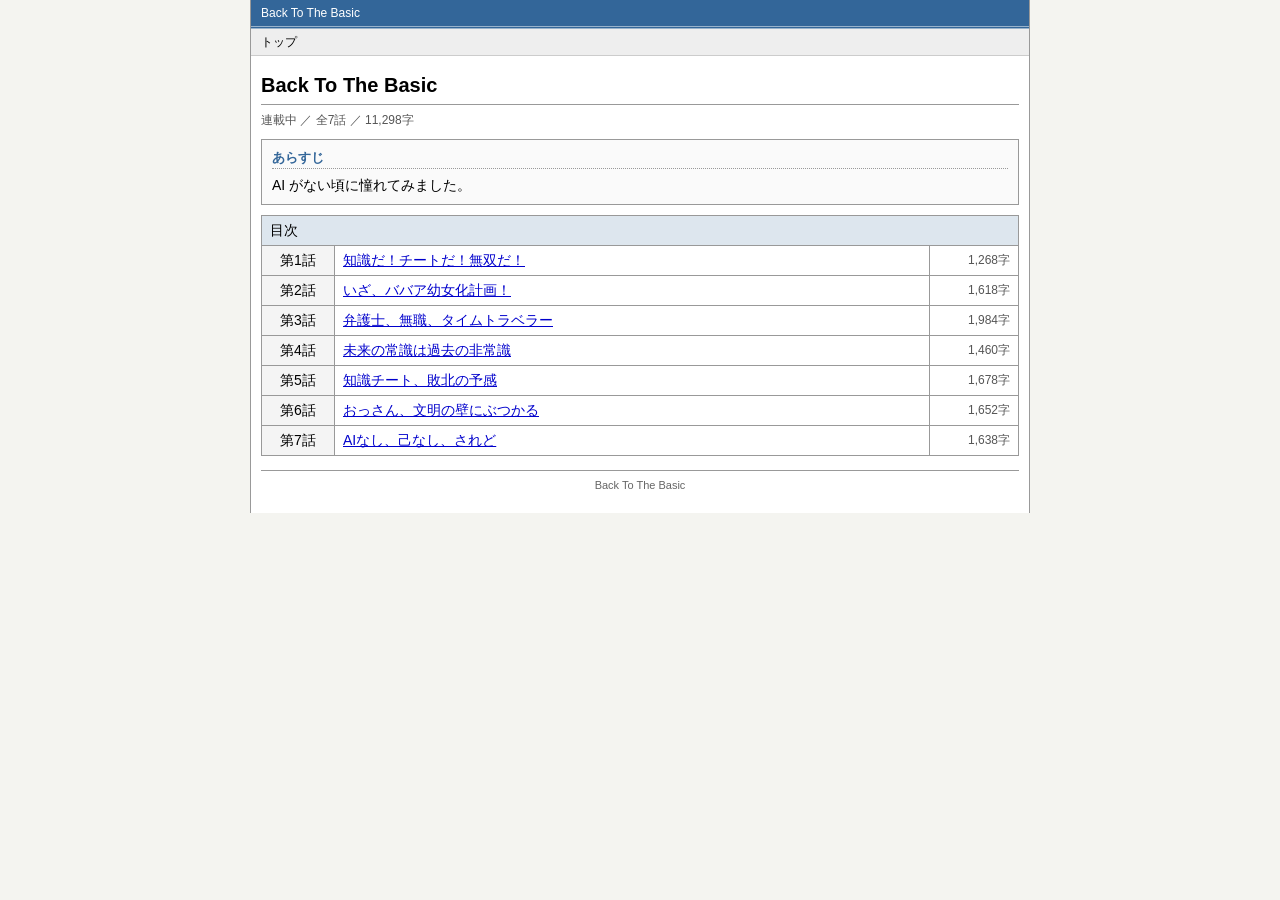
==== site/index.html @ d6d3accc "Merge feat/generator" ====
<!DOCTYPE html>
<html lang="ja">
<head>
<meta charset="UTF-8">
<meta name="viewport" content="width=device-width, initial-scale=1">
<title>Back To The Basic</title>
<link rel="stylesheet" href="style.css">
</head>
<body>
<div id="wrap">
<div id="head">Back To The Basic</div>
<div id="crumb">トップ</div>
<h1>Back To The Basic</h1>
<p class="sub">連載中 ／ 全7話 ／ 11,298字</p>
<div class="box">
<h2>あらすじ</h2>
AI がない頃に憧れてみました。
</div>
<table class="toc">
<tr><th colspan="3">目次</th></tr>
<tr><td class="no">第1話</td><td><a href="1.html">知識だ！チートだ！無双だ！</a></td><td class="size">1,268字</td></tr>
<tr><td class="no">第2話</td><td><a href="2.html">いざ、ババア幼女化計画！</a></td><td class="size">1,618字</td></tr>
<tr><td class="no">第3話</td><td><a href="3.html">弁護士、無職、タイムトラベラー</a></td><td class="size">1,984字</td></tr>
<tr><td class="no">第4話</td><td><a href="4.html">未来の常識は過去の非常識</a></td><td class="size">1,460字</td></tr>
<tr><td class="no">第5話</td><td><a href="5.html">知識チート、敗北の予感</a></td><td class="size">1,678字</td></tr>
<tr><td class="no">第6話</td><td><a href="6.html">おっさん、文明の壁にぶつかる</a></td><td class="size">1,652字</td></tr>
<tr><td class="no">第7話</td><td><a href="7.html">AIなし、己なし、されど</a></td><td class="size">1,638字</td></tr>
</table>
<div id="foot">Back To The Basic</div>
</div>
</body>
</html>
---- site/style.css ----
body {
  margin: 0;
  padding: 0;
  background: #f4f4f0;
  color: #000;
  font-family: "MS PGothic", "ＭＳ Ｐゴシック", "Osaka", "Hiragino Kaku Gothic Pro", "Meiryo", sans-serif;
  font-size: 14px;
  line-height: 1.5;
}
a:link { color: #0000cc; }
a:visited { color: #660099; }
a:hover { color: #ff0000; }

#wrap {
  width: 780px;
  max-width: 100%;
  box-sizing: border-box;
  margin: 0 auto;
  background: #fff;
  border-left: 1px solid #999;
  border-right: 1px solid #999;
  padding: 0 0 20px;
}
#head {
  background: #336699;
  color: #fff;
  padding: 4px 10px;
  font-size: 12px;
  border-bottom: 3px double #99b3cc;
}
#head a { color: #fff; }
#crumb {
  padding: 4px 10px;
  font-size: 12px;
  background: #eee;
  border-bottom: 1px solid #ccc;
}
h1 {
  margin: 14px 10px 6px;
  padding: 0 0 4px;
  font-size: 20px;
  font-weight: bold;
  border-bottom: 1px solid #999;
}
.sub { margin: 0 10px 10px; font-size: 12px; color: #555; }

.box {
  margin: 10px;
  padding: 8px 10px;
  border: 1px solid #999;
  background: #fafafa;
}
.box h2 {
  margin: 0 0 6px;
  padding: 0;
  font-size: 13px;
  color: #336699;
  border-bottom: 1px dotted #999;
}

table.toc { width: calc(100% - 20px); margin: 10px; border-collapse: collapse; }
table.toc th, table.toc td { border: 1px solid #999; padding: 4px 8px; }
table.toc th { background: #dde6ee; font-weight: normal; text-align: left; }
table.toc td.no { width: 4em; text-align: center; background: #f4f4f4; }
table.toc td.size { width: 6em; text-align: right; color: #555; font-size: 12px; }

.nav {
  margin: 10px;
  padding: 4px 0;
  text-align: center;
  font-size: 13px;
}
.nav span.sep { color: #999; margin: 0 .8em; }
.nav .off { color: #aaa; }

#novel {
  margin: 10px;
  padding: 20px 30px 30px;
  border: 1px solid #999;
  background: #fff;
  font-size: 16px;
  line-height: 1.9;
}
#novel h1 { margin: 0 0 1.2em; text-align: center; font-size: 18px; border-bottom: none; }
#novel p { margin: 0; }

#foot {
  margin: 14px 10px 0;
  padding-top: 6px;
  border-top: 1px solid #999;
  font-size: 11px;
  color: #666;
  text-align: center;
}
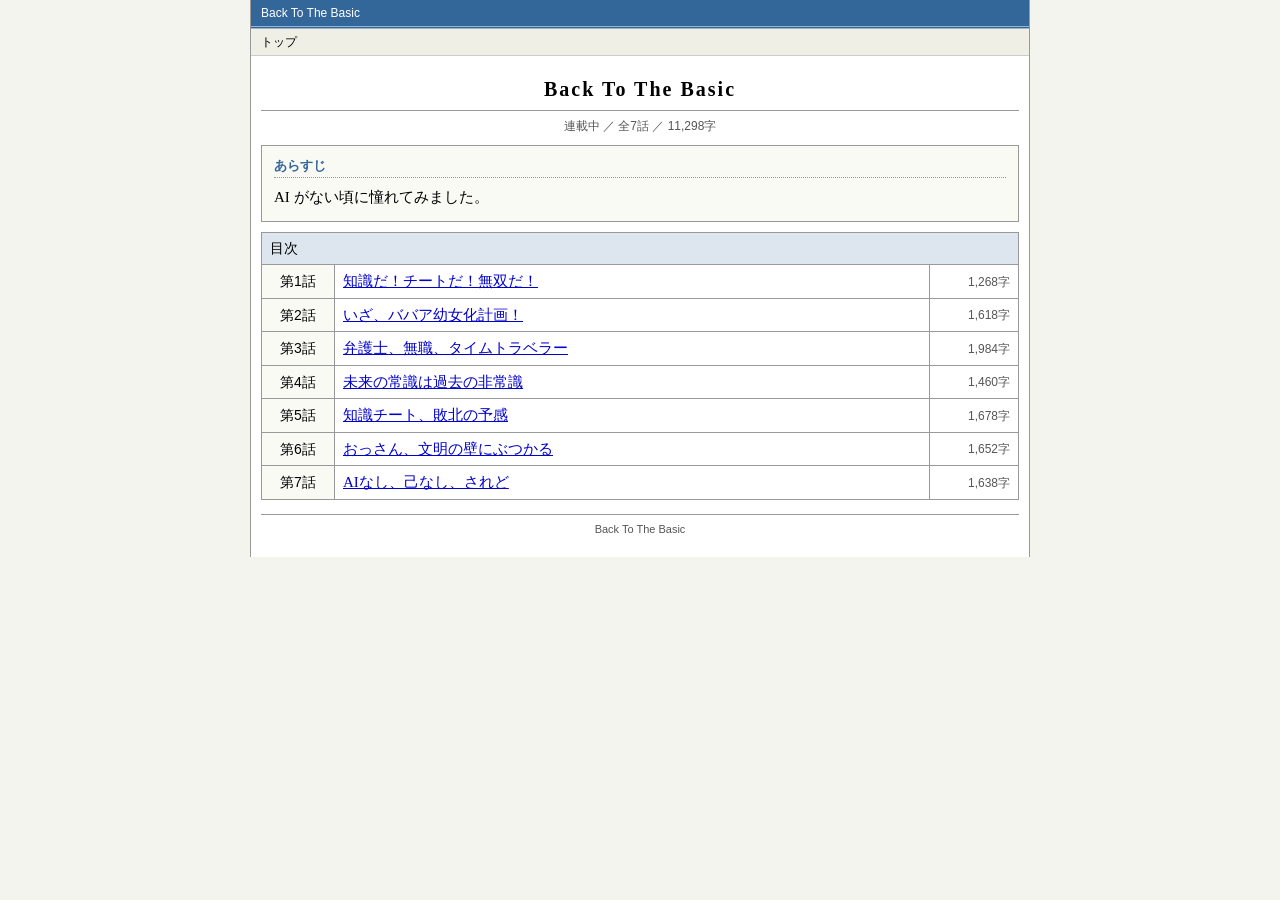
==== commit 7c105ae0: "Merge feat/unify-design" ====
--- a/site/index.html
+++ b/site/index.html
@@ -18,13 +18,13 @@
 </div>
 <table class="toc">
 <tr><th colspan="3">目次</th></tr>
-<tr><td class="no">第1話</td><td><a href="1.html">知識だ！チートだ！無双だ！</a></td><td class="size">1,268字</td></tr>
-<tr><td class="no">第2話</td><td><a href="2.html">いざ、ババア幼女化計画！</a></td><td class="size">1,618字</td></tr>
-<tr><td class="no">第3話</td><td><a href="3.html">弁護士、無職、タイムトラベラー</a></td><td class="size">1,984字</td></tr>
-<tr><td class="no">第4話</td><td><a href="4.html">未来の常識は過去の非常識</a></td><td class="size">1,460字</td></tr>
-<tr><td class="no">第5話</td><td><a href="5.html">知識チート、敗北の予感</a></td><td class="size">1,678字</td></tr>
-<tr><td class="no">第6話</td><td><a href="6.html">おっさん、文明の壁にぶつかる</a></td><td class="size">1,652字</td></tr>
-<tr><td class="no">第7話</td><td><a href="7.html">AIなし、己なし、されど</a></td><td class="size">1,638字</td></tr>
+<tr><td class="no">第1話</td><td class="title"><a href="1.html">知識だ！チートだ！無双だ！</a></td><td class="size">1,268字</td></tr>
+<tr><td class="no">第2話</td><td class="title"><a href="2.html">いざ、ババア幼女化計画！</a></td><td class="size">1,618字</td></tr>
+<tr><td class="no">第3話</td><td class="title"><a href="3.html">弁護士、無職、タイムトラベラー</a></td><td class="size">1,984字</td></tr>
+<tr><td class="no">第4話</td><td class="title"><a href="4.html">未来の常識は過去の非常識</a></td><td class="size">1,460字</td></tr>
+<tr><td class="no">第5話</td><td class="title"><a href="5.html">知識チート、敗北の予感</a></td><td class="size">1,678字</td></tr>
+<tr><td class="no">第6話</td><td class="title"><a href="6.html">おっさん、文明の壁にぶつかる</a></td><td class="size">1,652字</td></tr>
+<tr><td class="no">第7話</td><td class="title"><a href="7.html">AIなし、己なし、されど</a></td><td class="size">1,638字</td></tr>
 </table>
 <div id="foot">Back To The Basic</div>
 </div>
--- a/site/style.css
+++ b/site/style.css
@@ -1,9 +1,27 @@
+/* 配色と書体はここで一元管理する。
+   読ませる文(題名・あらすじ・話タイトル・本文)は明朝、操作部品(ヘッダ・パンくず・ナビ・表見出し)はゴシック。 */
+:root {
+  --ink: #000;
+  --ink-sub: #555;
+  --line: #999;
+  --line-soft: #ccc;
+  --paper: #fff;
+  --ground: #f4f4ee;
+  --tint: #efefe6;
+  --tint-light: #fafaf5;
+  --accent: #336699;
+  --accent-light: #dde6ee;
+  --accent-line: #99b3cc;
+  --gothic: "MS PGothic", "ＭＳ Ｐゴシック", "Osaka", "Hiragino Kaku Gothic Pro", "Meiryo", sans-serif;
+  --mincho: "Hiragino Mincho ProN", "Hiragino Mincho Pro", "YuMincho", "Yu Mincho", "游明朝", "HGS明朝E", "MS PMincho", "ＭＳ Ｐ明朝", "Noto Serif CJK JP", "Noto Serif JP", "IPAexMincho", serif;
+}
+
 body {
   margin: 0;
   padding: 0;
-  background: #f4f4f0;
-  color: #000;
-  font-family: "MS PGothic", "ＭＳ Ｐゴシック", "Osaka", "Hiragino Kaku Gothic Pro", "Meiryo", sans-serif;
+  background: var(--ground);
+  color: var(--ink);
+  font-family: var(--gothic);
   font-size: 14px;
   line-height: 1.5;
 }
@@ -16,79 +34,100 @@
   max-width: 100%;
   box-sizing: border-box;
   margin: 0 auto;
-  background: #fff;
-  border-left: 1px solid #999;
-  border-right: 1px solid #999;
+  background: var(--paper);
+  border-left: 1px solid var(--line);
+  border-right: 1px solid var(--line);
   padding: 0 0 20px;
 }
+
+/* --- 操作部品(ゴシック) --- */
 #head {
-  background: #336699;
+  background: var(--accent);
   color: #fff;
   padding: 4px 10px;
   font-size: 12px;
-  border-bottom: 3px double #99b3cc;
+  border-bottom: 3px double var(--accent-line);
 }
 #head a { color: #fff; }
 #crumb {
   padding: 4px 10px;
   font-size: 12px;
-  background: #eee;
-  border-bottom: 1px solid #ccc;
+  background: var(--tint);
+  border-bottom: 1px solid var(--line-soft);
 }
-h1 {
-  margin: 14px 10px 6px;
-  padding: 0 0 4px;
-  font-size: 20px;
-  font-weight: bold;
-  border-bottom: 1px solid #999;
-}
-.sub { margin: 0 10px 10px; font-size: 12px; color: #555; }
-
-.box {
-  margin: 10px;
-  padding: 8px 10px;
-  border: 1px solid #999;
-  background: #fafafa;
-}
-.box h2 {
-  margin: 0 0 6px;
-  padding: 0;
-  font-size: 13px;
-  color: #336699;
-  border-bottom: 1px dotted #999;
-}
-
-table.toc { width: calc(100% - 20px); margin: 10px; border-collapse: collapse; }
-table.toc th, table.toc td { border: 1px solid #999; padding: 4px 8px; }
-table.toc th { background: #dde6ee; font-weight: normal; text-align: left; }
-table.toc td.no { width: 4em; text-align: center; background: #f4f4f4; }
-table.toc td.size { width: 6em; text-align: right; color: #555; font-size: 12px; }
-
 .nav {
   margin: 10px;
   padding: 4px 0;
   text-align: center;
   font-size: 13px;
 }
-.nav span.sep { color: #999; margin: 0 .8em; }
+.nav span.sep { color: var(--line); margin: 0 .8em; }
 .nav .off { color: #aaa; }
+#foot {
+  margin: 14px 10px 0;
+  padding-top: 6px;
+  border-top: 1px solid var(--line);
+  font-size: 11px;
+  color: var(--ink-sub);
+  text-align: center;
+}
+
+/* --- 読ませる文(明朝) --- */
+h1 {
+  margin: 18px 10px 6px;
+  padding: 0 0 6px;
+  font-family: var(--mincho);
+  font-size: 20px;
+  font-weight: bold;
+  letter-spacing: 0.1em;
+  text-align: center;
+  border-bottom: 1px solid var(--line);
+}
+.sub {
+  margin: 0 10px 10px;
+  font-size: 12px;
+  color: var(--ink-sub);
+  text-align: center;
+}
+
+.box {
+  margin: 10px;
+  padding: 8px 12px 10px;
+  border: 1px solid var(--line);
+  background: var(--tint-light);
+  font-family: var(--mincho);
+  font-size: 15px;
+  line-height: 1.8;
+}
+.box h2 {
+  margin: 0 0 6px;
+  padding: 0;
+  font-family: var(--gothic);
+  font-size: 13px;
+  color: var(--accent);
+  border-bottom: 1px dotted var(--line);
+}
+
+table.toc { width: calc(100% - 20px); margin: 10px; border-collapse: collapse; }
+table.toc th, table.toc td { border: 1px solid var(--line); padding: 5px 8px; }
+table.toc th { background: var(--accent-light); font-weight: normal; text-align: left; }
+table.toc td.no { width: 4em; text-align: center; background: var(--tint-light); }
+table.toc td.title { font-family: var(--mincho); font-size: 15px; }
+table.toc td.size { width: 6em; text-align: right; color: var(--ink-sub); font-size: 12px; }
 
 #novel {
   margin: 10px;
-  padding: 20px 30px 30px;
-  border: 1px solid #999;
-  background: #fff;
-  font-size: 16px;
-  line-height: 1.9;
+  padding: 24px 30px 30px;
+  border: 1px solid var(--line);
+  background: var(--paper);
+  font-family: var(--mincho);
+  font-size: 17px;
+  line-height: 2;
+  letter-spacing: 0.04em;
 }
-#novel h1 { margin: 0 0 1.2em; text-align: center; font-size: 18px; border-bottom: none; }
 #novel p { margin: 0; }
 
-#foot {
-  margin: 14px 10px 0;
-  padding-top: 6px;
-  border-top: 1px solid #999;
-  font-size: 11px;
-  color: #666;
-  text-align: center;
+@media (max-width: 480px) {
+  #novel { padding: 16px 14px 20px; font-size: 16px; }
+  h1 { font-size: 18px; }
 }
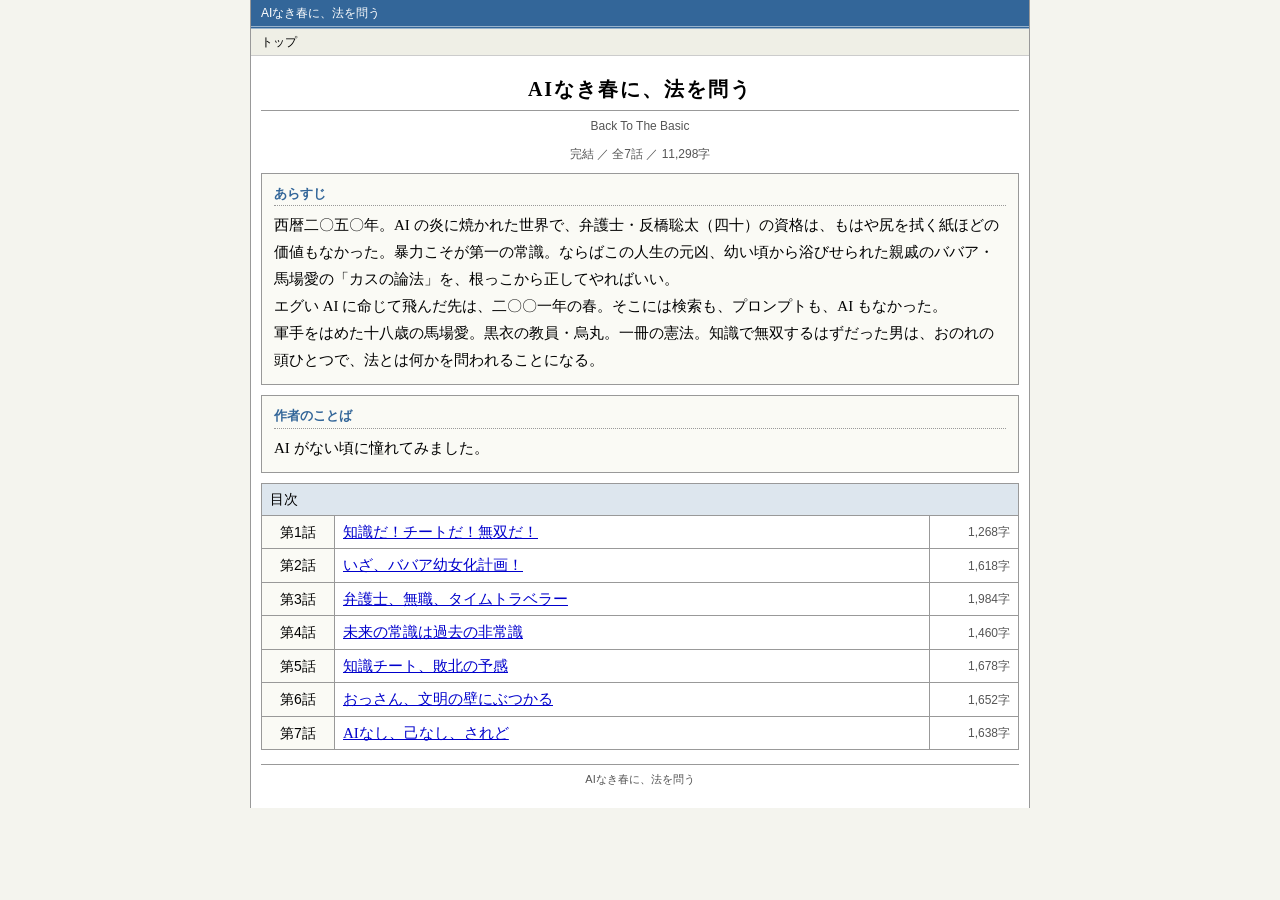
==== commit 5aa4cfd8: "Merge feat/title-synopsis" ====
--- a/site/index.html
+++ b/site/index.html
@@ -3,17 +3,24 @@
 <head>
 <meta charset="UTF-8">
 <meta name="viewport" content="width=device-width, initial-scale=1">
-<title>Back To The Basic</title>
+<title>AIなき春に、法を問う</title>
 <link rel="stylesheet" href="style.css">
 </head>
 <body>
 <div id="wrap">
-<div id="head">Back To The Basic</div>
+<div id="head">AIなき春に、法を問う</div>
 <div id="crumb">トップ</div>
-<h1>Back To The Basic</h1>
-<p class="sub">連載中 ／ 全7話 ／ 11,298字</p>
+<h1>AIなき春に、法を問う</h1>
+<p class="sub">Back To The Basic</p>
+<p class="sub">完結 ／ 全7話 ／ 11,298字</p>
 <div class="box">
 <h2>あらすじ</h2>
+西暦二〇五〇年。AI の炎に焼かれた世界で、弁護士・反橋聡太（四十）の資格は、もはや尻を拭く紙ほどの価値もなかった。暴力こそが第一の常識。ならばこの人生の元凶、幼い頃から浴びせられた親戚のババア・馬場愛の「カスの論法」を、根っこから正してやればいい。<br>
+エグい AI に命じて飛んだ先は、二〇〇一年の春。そこには検索も、プロンプトも、AI もなかった。<br>
+軍手をはめた十八歳の馬場愛。黒衣の教員・烏丸。一冊の憲法。知識で無双するはずだった男は、おのれの頭ひとつで、法とは何かを問われることになる。
+</div>
+<div class="box">
+<h2>作者のことば</h2>
 AI がない頃に憧れてみました。
 </div>
 <table class="toc">
@@ -26,7 +33,7 @@
 <tr><td class="no">第6話</td><td class="title"><a href="6.html">おっさん、文明の壁にぶつかる</a></td><td class="size">1,652字</td></tr>
 <tr><td class="no">第7話</td><td class="title"><a href="7.html">AIなし、己なし、されど</a></td><td class="size">1,638字</td></tr>
 </table>
-<div id="foot">Back To The Basic</div>
+<div id="foot">AIなき春に、法を問う</div>
 </div>
 </body>
 </html>
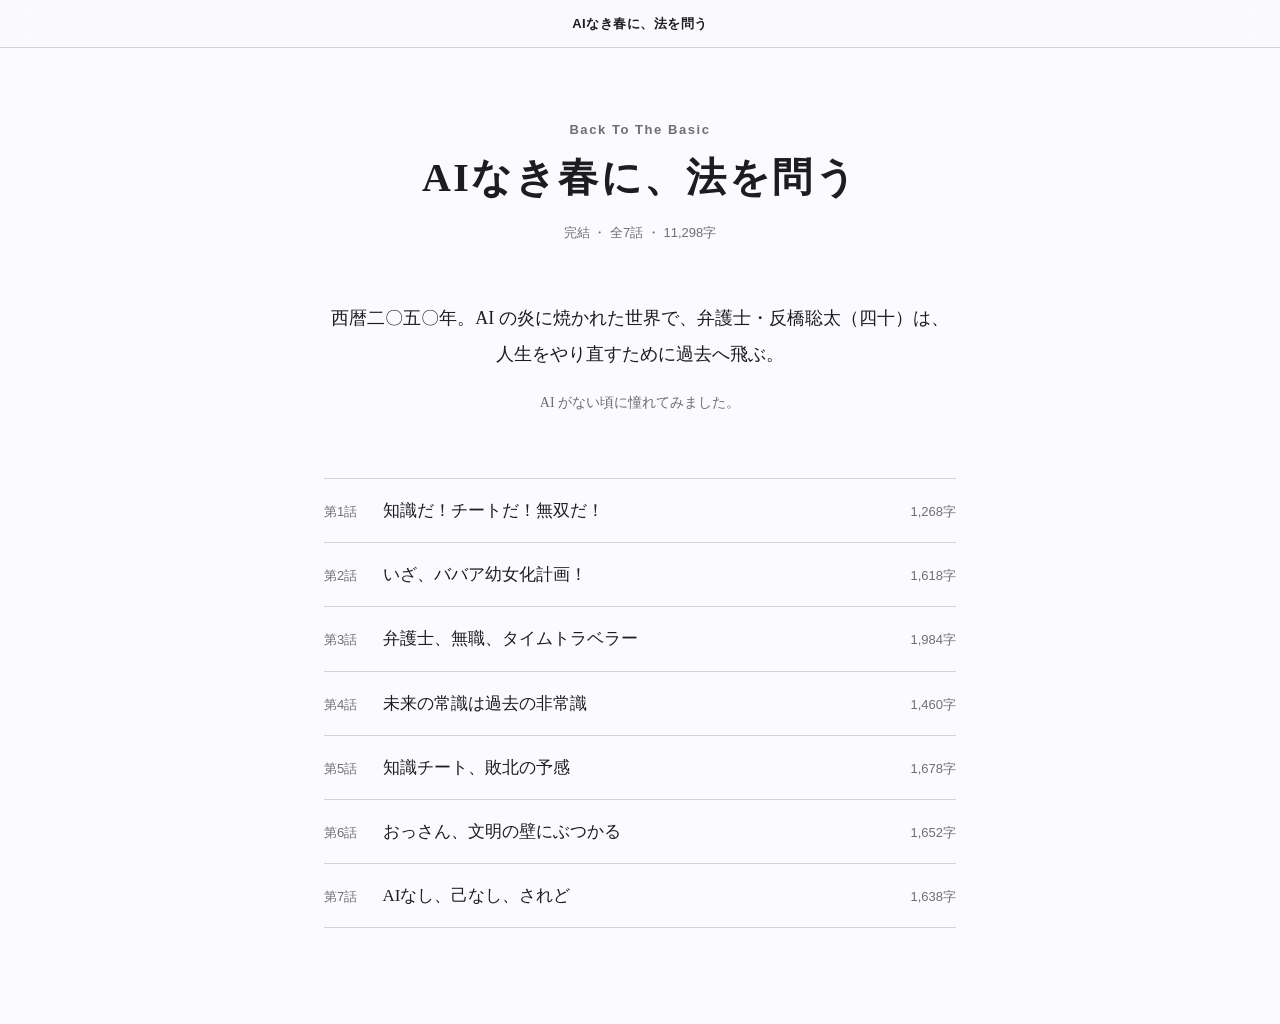
==== commit 961fa92a: "Merge feat/apple-style" ====
--- a/site/index.html
+++ b/site/index.html
@@ -3,28 +3,19 @@
 <head>
 <meta charset="UTF-8">
 <meta name="viewport" content="width=device-width, initial-scale=1">
+<meta name="color-scheme" content="light dark">
 <title>AIなき春に、法を問う</title>
 <link rel="stylesheet" href="style.css">
 </head>
 <body>
-<div id="wrap">
-<div id="head">AIなき春に、法を問う</div>
-<div id="crumb">トップ</div>
+<header id="head"><a href="index.html">AIなき春に、法を問う</a></header>
+<main>
+<p class="eyebrow">Back To The Basic</p>
 <h1>AIなき春に、法を問う</h1>
-<p class="sub">Back To The Basic</p>
-<p class="sub">完結 ／ 全7話 ／ 11,298字</p>
-<div class="box">
-<h2>あらすじ</h2>
-西暦二〇五〇年。AI の炎に焼かれた世界で、弁護士・反橋聡太（四十）の資格は、もはや尻を拭く紙ほどの価値もなかった。暴力こそが第一の常識。ならばこの人生の元凶、幼い頃から浴びせられた親戚のババア・馬場愛の「カスの論法」を、根っこから正してやればいい。<br>
-エグい AI に命じて飛んだ先は、二〇〇一年の春。そこには検索も、プロンプトも、AI もなかった。<br>
-軍手をはめた十八歳の馬場愛。黒衣の教員・烏丸。一冊の憲法。知識で無双するはずだった男は、おのれの頭ひとつで、法とは何かを問われることになる。
-</div>
-<div class="box">
-<h2>作者のことば</h2>
-AI がない頃に憧れてみました。
-</div>
+<p class="sub">完結 ・ 全7話 ・ 11,298字</p>
+<p class="lead">西暦二〇五〇年。AI の炎に焼かれた世界で、弁護士・反橋聡太（四十）は、人生をやり直すために過去へ飛ぶ。</p>
+<p class="words">AI がない頃に憧れてみました。</p>
 <table class="toc">
-<tr><th colspan="3">目次</th></tr>
 <tr><td class="no">第1話</td><td class="title"><a href="1.html">知識だ！チートだ！無双だ！</a></td><td class="size">1,268字</td></tr>
 <tr><td class="no">第2話</td><td class="title"><a href="2.html">いざ、ババア幼女化計画！</a></td><td class="size">1,618字</td></tr>
 <tr><td class="no">第3話</td><td class="title"><a href="3.html">弁護士、無職、タイムトラベラー</a></td><td class="size">1,984字</td></tr>
@@ -33,7 +24,6 @@
 <tr><td class="no">第6話</td><td class="title"><a href="6.html">おっさん、文明の壁にぶつかる</a></td><td class="size">1,652字</td></tr>
 <tr><td class="no">第7話</td><td class="title"><a href="7.html">AIなし、己なし、されど</a></td><td class="size">1,638字</td></tr>
 </table>
-<div id="foot">AIなき春に、法を問う</div>
-</div>
+</main>
 </body>
 </html>
--- a/site/style.css
+++ b/site/style.css
@@ -1,133 +1,138 @@
-/* 配色と書体はここで一元管理する。
-   読ませる文(題名・あらすじ・話タイトル・本文)は明朝、操作部品(ヘッダ・パンくず・ナビ・表見出し)はゴシック。 */
+/* 配色・書体はここで一元管理する。
+   読ませる文(題名・あらすじ・話タイトル・本文)は明朝、操作部品(ヘッダ・ナビ・メタ情報)はゴシック。 */
 :root {
-  --ink: #000;
-  --ink-sub: #555;
-  --line: #999;
-  --line-soft: #ccc;
-  --paper: #fff;
-  --ground: #f4f4ee;
-  --tint: #efefe6;
-  --tint-light: #fafaf5;
-  --accent: #336699;
-  --accent-light: #dde6ee;
-  --accent-line: #99b3cc;
-  --gothic: "MS PGothic", "ＭＳ Ｐゴシック", "Osaka", "Hiragino Kaku Gothic Pro", "Meiryo", sans-serif;
-  --mincho: "Hiragino Mincho ProN", "Hiragino Mincho Pro", "YuMincho", "Yu Mincho", "游明朝", "HGS明朝E", "MS PMincho", "ＭＳ Ｐ明朝", "Noto Serif CJK JP", "Noto Serif JP", "IPAexMincho", serif;
+  color-scheme: light dark;
+  --bg: #fbfbfd;
+  --ink: #1d1d1f;
+  --ink-sub: #6e6e73;
+  --line: #d2d2d7;
+  --accent: #0066cc;
+  --bar: rgba(251, 251, 253, 0.8);
+  --gothic: -apple-system, BlinkMacSystemFont, "SF Pro Text", "Hiragino Sans", "Hiragino Kaku Gothic ProN", "Yu Gothic", "Meiryo", sans-serif;
+  --mincho: "Hiragino Mincho ProN", "Hiragino Mincho Pro", "YuMincho", "Yu Mincho", "游明朝", "Noto Serif CJK JP", "Noto Serif JP", "IPAexMincho", serif;
+}
+@media (prefers-color-scheme: dark) {
+  :root {
+    --bg: #000;
+    --ink: #f5f5f7;
+    --ink-sub: #86868b;
+    --line: #424245;
+    --accent: #2997ff;
+    --bar: rgba(0, 0, 0, 0.72);
+  }
 }
 
+* { box-sizing: border-box; }
+html { -webkit-text-size-adjust: 100%; }
 body {
   margin: 0;
-  padding: 0;
-  background: var(--ground);
+  background: var(--bg);
   color: var(--ink);
   font-family: var(--gothic);
+  font-size: 15px;
+  line-height: 1.6;
+  -webkit-font-smoothing: antialiased;
+}
+a { color: var(--accent); text-decoration: none; }
+a:hover { text-decoration: underline; }
+
+/* ヘッダ: 半透明のスリムなバー */
+#head {
+  position: sticky;
+  top: 0;
+  z-index: 1;
+  padding: 0 24px;
+  height: 48px;
+  line-height: 48px;
+  text-align: center;
+  font-size: 13px;
+  font-weight: 600;
+  letter-spacing: 0.04em;
+  background: var(--bar);
+  -webkit-backdrop-filter: saturate(180%) blur(20px);
+  backdrop-filter: saturate(180%) blur(20px);
+  border-bottom: 1px solid var(--line);
+}
+#head a { color: var(--ink); }
+#head a:hover { text-decoration: none; opacity: .6; }
+
+main { max-width: 680px; margin: 0 auto; padding: 72px 24px 96px; }
+
+/* 見出し */
+.eyebrow {
+  margin: 0 0 12px;
+  text-align: center;
+  font-size: 13px;
+  font-weight: 600;
+  letter-spacing: 0.12em;
+  color: var(--ink-sub);
+}
+h1 {
+  margin: 0;
+  text-align: center;
+  font-family: var(--mincho);
+  font-size: 40px;
+  line-height: 1.25;
+  font-weight: 700;
+  letter-spacing: 0.06em;
+}
+.sub {
+  margin: 20px 0 0;
+  text-align: center;
+  font-size: 13px;
+  color: var(--ink-sub);
+}
+.lead {
+  margin: 56px 0 0;
+  text-align: center;
+  font-family: var(--mincho);
+  font-size: 18px;
+  line-height: 2;
+}
+.words {
+  margin: 20px 0 0;
+  text-align: center;
+  font-family: var(--mincho);
   font-size: 14px;
-  line-height: 1.5;
-}
-a:link { color: #0000cc; }
-a:visited { color: #660099; }
-a:hover { color: #ff0000; }
-
-#wrap {
-  width: 780px;
-  max-width: 100%;
-  box-sizing: border-box;
-  margin: 0 auto;
-  background: var(--paper);
-  border-left: 1px solid var(--line);
-  border-right: 1px solid var(--line);
-  padding: 0 0 20px;
+  color: var(--ink-sub);
 }
 
-/* --- 操作部品(ゴシック) --- */
-#head {
-  background: var(--accent);
-  color: #fff;
-  padding: 4px 10px;
-  font-size: 12px;
-  border-bottom: 3px double var(--accent-line);
-}
-#head a { color: #fff; }
-#crumb {
-  padding: 4px 10px;
-  font-size: 12px;
-  background: var(--tint);
-  border-bottom: 1px solid var(--line-soft);
-}
-.nav {
-  margin: 10px;
-  padding: 4px 0;
-  text-align: center;
-  font-size: 13px;
-}
-.nav span.sep { color: var(--line); margin: 0 .8em; }
-.nav .off { color: #aaa; }
-#foot {
-  margin: 14px 10px 0;
-  padding-top: 6px;
-  border-top: 1px solid var(--line);
-  font-size: 11px;
-  color: var(--ink-sub);
-  text-align: center;
-}
+/* 目次 */
+table.toc { width: 100%; margin: 64px 0 0; border-collapse: collapse; }
+table.toc td { padding: 18px 0; border-top: 1px solid var(--line); vertical-align: baseline; }
+table.toc tr:last-child td { border-bottom: 1px solid var(--line); }
+table.toc td.no { width: 4.5em; font-size: 13px; color: var(--ink-sub); }
+table.toc td.title { font-family: var(--mincho); font-size: 17px; }
+table.toc td.title a { color: var(--ink); }
+table.toc td.title a:hover { color: var(--accent); text-decoration: none; }
+table.toc td.size { width: 5.5em; text-align: right; font-size: 13px; color: var(--ink-sub); font-variant-numeric: tabular-nums; }
 
-/* --- 読ませる文(明朝) --- */
-h1 {
-  margin: 18px 10px 6px;
-  padding: 0 0 6px;
+/* 本文 */
+#novel {
+  margin: 56px 0 0;
   font-family: var(--mincho);
-  font-size: 20px;
-  font-weight: bold;
-  letter-spacing: 0.1em;
-  text-align: center;
-  border-bottom: 1px solid var(--line);
-}
-.sub {
-  margin: 0 10px 10px;
-  font-size: 12px;
-  color: var(--ink-sub);
-  text-align: center;
-}
-
-.box {
-  margin: 10px;
-  padding: 8px 12px 10px;
-  border: 1px solid var(--line);
-  background: var(--tint-light);
-  font-family: var(--mincho);
-  font-size: 15px;
-  line-height: 1.8;
-}
-.box h2 {
-  margin: 0 0 6px;
-  padding: 0;
-  font-family: var(--gothic);
-  font-size: 13px;
-  color: var(--accent);
-  border-bottom: 1px dotted var(--line);
-}
-
-table.toc { width: calc(100% - 20px); margin: 10px; border-collapse: collapse; }
-table.toc th, table.toc td { border: 1px solid var(--line); padding: 5px 8px; }
-table.toc th { background: var(--accent-light); font-weight: normal; text-align: left; }
-table.toc td.no { width: 4em; text-align: center; background: var(--tint-light); }
-table.toc td.title { font-family: var(--mincho); font-size: 15px; }
-table.toc td.size { width: 6em; text-align: right; color: var(--ink-sub); font-size: 12px; }
-
-#novel {
-  margin: 10px;
-  padding: 24px 30px 30px;
-  border: 1px solid var(--line);
-  background: var(--paper);
-  font-family: var(--mincho);
-  font-size: 17px;
-  line-height: 2;
-  letter-spacing: 0.04em;
+  font-size: 18px;
+  line-height: 2.1;
+  letter-spacing: 0.05em;
 }
 #novel p { margin: 0; }
 
-@media (max-width: 480px) {
-  #novel { padding: 16px 14px 20px; font-size: 16px; }
-  h1 { font-size: 18px; }
+/* 前後ナビ */
+.nav {
+  display: flex;
+  justify-content: space-between;
+  gap: 16px;
+  margin: 72px 0 0;
+  padding-top: 24px;
+  border-top: 1px solid var(--line);
+  font-size: 14px;
 }
+.nav .off { color: var(--line); }
+
+@media (max-width: 600px) {
+  main { padding: 48px 20px 72px; }
+  h1 { font-size: 28px; }
+  .lead { font-size: 16px; margin-top: 40px; }
+  #novel { font-size: 17px; margin-top: 40px; }
+  table.toc td.title { font-size: 16px; }
+}
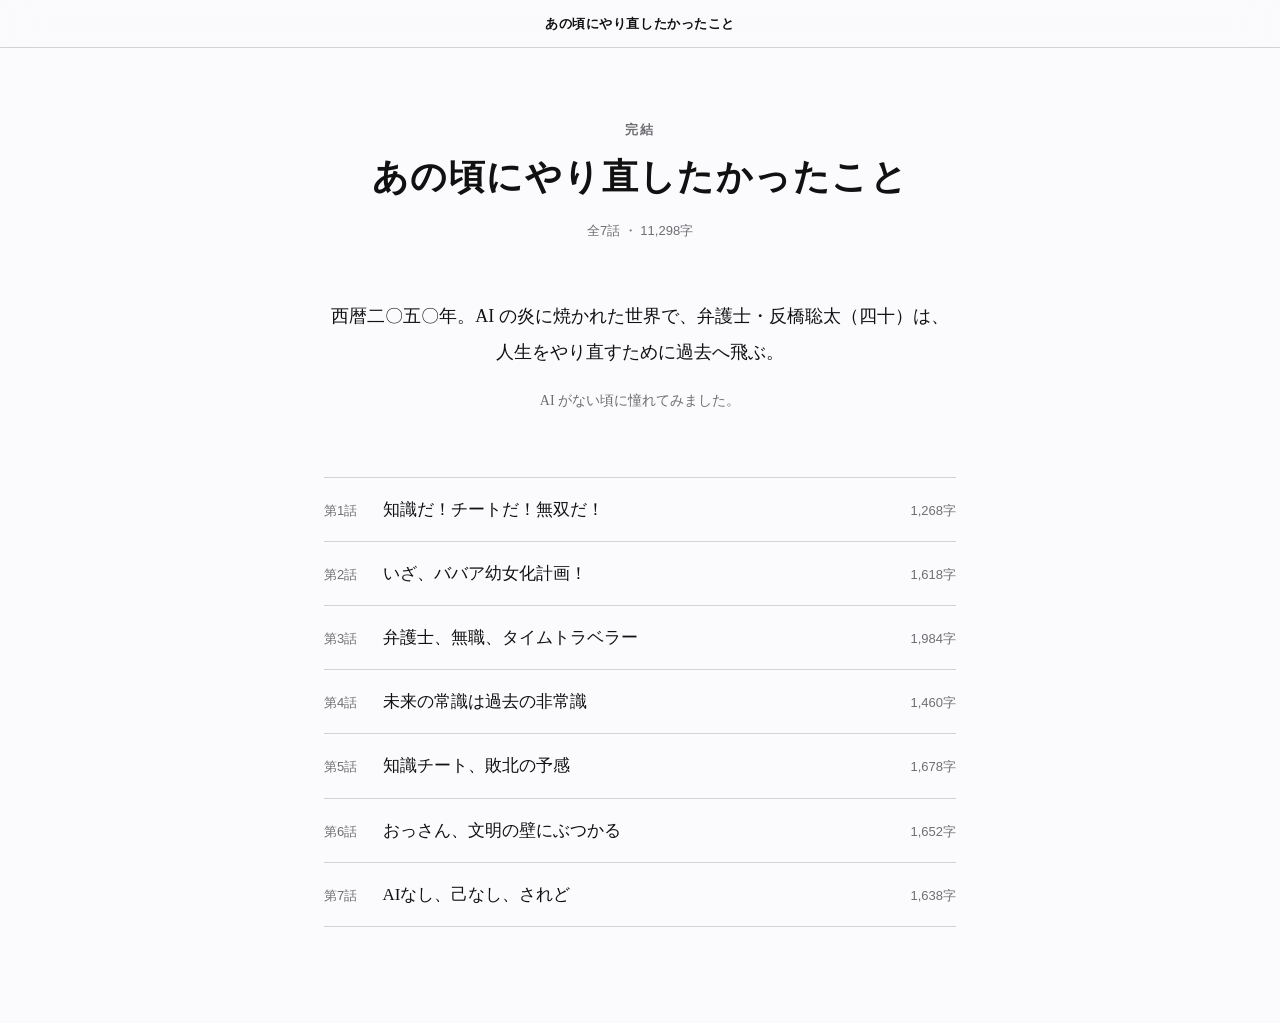
==== commit 2b9ab73a: "Merge feat/retitle-font" ====
--- a/site/index.html
+++ b/site/index.html
@@ -4,15 +4,15 @@
 <meta charset="UTF-8">
 <meta name="viewport" content="width=device-width, initial-scale=1">
 <meta name="color-scheme" content="light dark">
-<title>AIなき春に、法を問う</title>
+<title>あの頃にやり直したかったこと</title>
 <link rel="stylesheet" href="style.css">
 </head>
 <body>
-<header id="head"><a href="index.html">AIなき春に、法を問う</a></header>
+<header id="head"><a href="index.html">あの頃にやり直したかったこと</a></header>
 <main>
-<p class="eyebrow">Back To The Basic</p>
-<h1>AIなき春に、法を問う</h1>
-<p class="sub">完結 ・ 全7話 ・ 11,298字</p>
+<p class="eyebrow">完結</p>
+<h1>あの頃にやり直したかったこと</h1>
+<p class="sub">全7話 ・ 11,298字</p>
 <p class="lead">西暦二〇五〇年。AI の炎に焼かれた世界で、弁護士・反橋聡太（四十）は、人生をやり直すために過去へ飛ぶ。</p>
 <p class="words">AI がない頃に憧れてみました。</p>
 <table class="toc">
--- a/site/style.css
+++ b/site/style.css
@@ -3,13 +3,13 @@
 :root {
   color-scheme: light dark;
   --bg: #fbfbfd;
-  --ink: #1d1d1f;
+  --ink: #111;
   --ink-sub: #6e6e73;
   --line: #d2d2d7;
   --accent: #0066cc;
   --bar: rgba(251, 251, 253, 0.8);
   --gothic: -apple-system, BlinkMacSystemFont, "SF Pro Text", "Hiragino Sans", "Hiragino Kaku Gothic ProN", "Yu Gothic", "Meiryo", sans-serif;
-  --mincho: "Hiragino Mincho ProN", "Hiragino Mincho Pro", "YuMincho", "Yu Mincho", "游明朝", "Noto Serif CJK JP", "Noto Serif JP", "IPAexMincho", serif;
+  --mincho: "YuMincho", "Yu Mincho", "游明朝", "游明朝体", "Hiragino Mincho ProN", "Hiragino Mincho Pro", "Noto Serif CJK JP", "Noto Serif JP", "IPAexMincho", serif;
 }
 @media (prefers-color-scheme: dark) {
   :root {
@@ -71,10 +71,11 @@
   margin: 0;
   text-align: center;
   font-family: var(--mincho);
-  font-size: 40px;
-  line-height: 1.25;
+  font-size: 36px;
+  line-height: 1.35;
   font-weight: 700;
-  letter-spacing: 0.06em;
+  letter-spacing: 0.04em;
+  text-wrap: balance;
 }
 .sub {
   margin: 20px 0 0;
@@ -87,6 +88,7 @@
   text-align: center;
   font-family: var(--mincho);
   font-size: 18px;
+  font-weight: 500;
   line-height: 2;
 }
 .words {
@@ -94,6 +96,7 @@
   text-align: center;
   font-family: var(--mincho);
   font-size: 14px;
+  font-weight: 500;
   color: var(--ink-sub);
 }
 
@@ -102,7 +105,7 @@
 table.toc td { padding: 18px 0; border-top: 1px solid var(--line); vertical-align: baseline; }
 table.toc tr:last-child td { border-bottom: 1px solid var(--line); }
 table.toc td.no { width: 4.5em; font-size: 13px; color: var(--ink-sub); }
-table.toc td.title { font-family: var(--mincho); font-size: 17px; }
+table.toc td.title { font-family: var(--mincho); font-size: 17px; font-weight: 500; }
 table.toc td.title a { color: var(--ink); }
 table.toc td.title a:hover { color: var(--accent); text-decoration: none; }
 table.toc td.size { width: 5.5em; text-align: right; font-size: 13px; color: var(--ink-sub); font-variant-numeric: tabular-nums; }
@@ -112,6 +115,7 @@
   margin: 56px 0 0;
   font-family: var(--mincho);
   font-size: 18px;
+  font-weight: 500;
   line-height: 2.1;
   letter-spacing: 0.05em;
 }
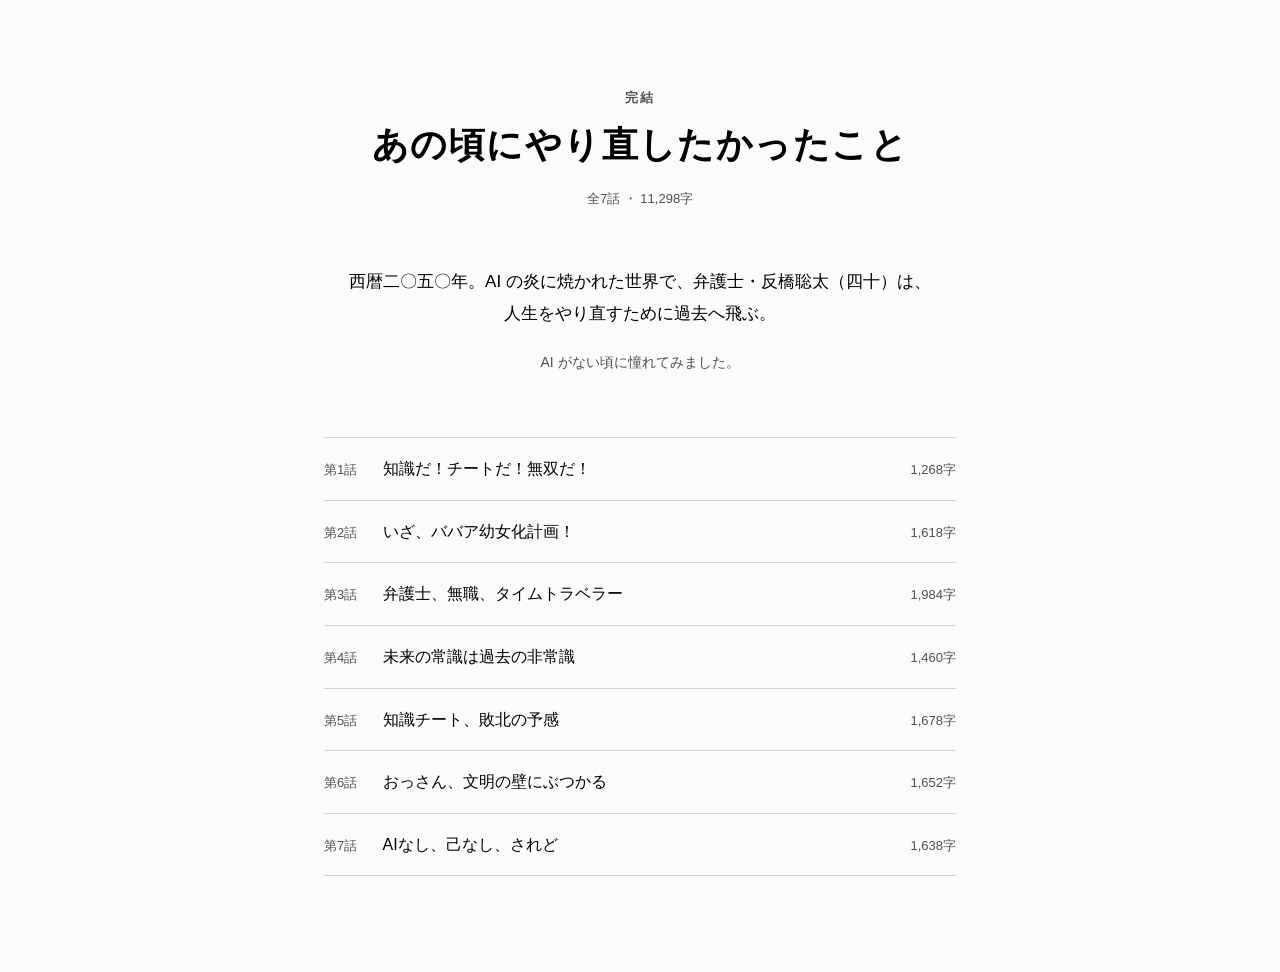
==== commit dc012cc6: "Merge fix/mobile-ellipsis-header" ====
--- a/site/index.html
+++ b/site/index.html
@@ -5,10 +5,10 @@
 <meta name="viewport" content="width=device-width, initial-scale=1">
 <meta name="color-scheme" content="light dark">
 <title>あの頃にやり直したかったこと</title>
+<link rel="icon" href="data:image/svg+xml,%3Csvg xmlns='http://www.w3.org/2000/svg' viewBox='0 0 64 64'%3E%3Crect width='64' height='64' rx='14' fill='%23000'/%3E%3Ctext x='32' y='46' font-size='40' text-anchor='middle' fill='%23fff' font-family='serif'%3E%E3%81%82%3C/text%3E%3C/svg%3E">
 <link rel="stylesheet" href="style.css">
 </head>
 <body>
-<header id="head"><a href="index.html">あの頃にやり直したかったこと</a></header>
 <main>
 <p class="eyebrow">完結</p>
 <h1>あの頃にやり直したかったこと</h1>
--- a/site/style.css
+++ b/site/style.css
@@ -1,24 +1,23 @@
 /* 配色・書体はここで一元管理する。
-   読ませる文(題名・あらすじ・話タイトル・本文)は明朝、操作部品(ヘッダ・ナビ・メタ情報)はゴシック。 */
+   本文は画面で線が潰れにくいゴシック(16〜18px・行間1.8〜1.9・字間0.02em以下・1行35〜45字が国内の目安)。
+   大きな見出しだけ明朝の太字。 */
 :root {
   color-scheme: light dark;
   --bg: #fbfbfd;
-  --ink: #111;
-  --ink-sub: #6e6e73;
+  --ink: #000;
+  --ink-sub: #515154;
   --line: #d2d2d7;
   --accent: #0066cc;
-  --bar: rgba(251, 251, 253, 0.8);
-  --gothic: -apple-system, BlinkMacSystemFont, "SF Pro Text", "Hiragino Sans", "Hiragino Kaku Gothic ProN", "Yu Gothic", "Meiryo", sans-serif;
+    --gothic: "Hiragino Sans", "Hiragino Kaku Gothic ProN", "Yu Gothic Medium", "Yu Gothic", "Meiryo", -apple-system, BlinkMacSystemFont, sans-serif;
   --mincho: "YuMincho", "Yu Mincho", "游明朝", "游明朝体", "Hiragino Mincho ProN", "Hiragino Mincho Pro", "Noto Serif CJK JP", "Noto Serif JP", "IPAexMincho", serif;
 }
 @media (prefers-color-scheme: dark) {
   :root {
     --bg: #000;
-    --ink: #f5f5f7;
-    --ink-sub: #86868b;
+    --ink: #fff;
+    --ink-sub: #a1a1a6;
     --line: #424245;
     --accent: #2997ff;
-    --bar: rgba(0, 0, 0, 0.72);
   }
 }
 
@@ -32,31 +31,13 @@
   font-size: 15px;
   line-height: 1.6;
   -webkit-font-smoothing: antialiased;
+  line-break: strict;
+  word-break: auto-phrase; /* 文節で改行(Chrome/Edge)。未対応ブラウザは通常の禁則 */
 }
 a { color: var(--accent); text-decoration: none; }
 a:hover { text-decoration: underline; }
 
-/* ヘッダ: 半透明のスリムなバー */
-#head {
-  position: sticky;
-  top: 0;
-  z-index: 1;
-  padding: 0 24px;
-  height: 48px;
-  line-height: 48px;
-  text-align: center;
-  font-size: 13px;
-  font-weight: 600;
-  letter-spacing: 0.04em;
-  background: var(--bar);
-  -webkit-backdrop-filter: saturate(180%) blur(20px);
-  backdrop-filter: saturate(180%) blur(20px);
-  border-bottom: 1px solid var(--line);
-}
-#head a { color: var(--ink); }
-#head a:hover { text-decoration: none; opacity: .6; }
-
-main { max-width: 680px; margin: 0 auto; padding: 72px 24px 96px; }
+main { max-width: 680px; margin: 0 auto; padding: 88px 24px 96px; }
 
 /* 見出し */
 .eyebrow {
@@ -86,17 +67,13 @@
 .lead {
   margin: 56px 0 0;
   text-align: center;
-  font-family: var(--mincho);
-  font-size: 18px;
-  font-weight: 500;
-  line-height: 2;
+  font-size: 17px;
+  line-height: 1.9;
 }
 .words {
   margin: 20px 0 0;
   text-align: center;
-  font-family: var(--mincho);
   font-size: 14px;
-  font-weight: 500;
   color: var(--ink-sub);
 }
 
@@ -105,7 +82,7 @@
 table.toc td { padding: 18px 0; border-top: 1px solid var(--line); vertical-align: baseline; }
 table.toc tr:last-child td { border-bottom: 1px solid var(--line); }
 table.toc td.no { width: 4.5em; font-size: 13px; color: var(--ink-sub); }
-table.toc td.title { font-family: var(--mincho); font-size: 17px; font-weight: 500; }
+table.toc td.title { font-size: 16px; }
 table.toc td.title a { color: var(--ink); }
 table.toc td.title a:hover { color: var(--accent); text-decoration: none; }
 table.toc td.size { width: 5.5em; text-align: right; font-size: 13px; color: var(--ink-sub); font-variant-numeric: tabular-nums; }
@@ -113,11 +90,9 @@
 /* 本文 */
 #novel {
   margin: 56px 0 0;
-  font-family: var(--mincho);
-  font-size: 18px;
-  font-weight: 500;
-  line-height: 2.1;
-  letter-spacing: 0.05em;
+  font-size: 17px;
+  line-height: 1.9;
+  letter-spacing: 0.02em;
 }
 #novel p { margin: 0; }
 
@@ -134,9 +109,9 @@
 .nav .off { color: var(--line); }
 
 @media (max-width: 600px) {
-  main { padding: 48px 20px 72px; }
-  h1 { font-size: 28px; }
+  main { padding: 56px 20px 72px; }
+  h1 { font-size: 24px; letter-spacing: 0.02em; }
   .lead { font-size: 16px; margin-top: 40px; }
-  #novel { font-size: 17px; margin-top: 40px; }
-  table.toc td.title { font-size: 16px; }
+  #novel { font-size: 16px; margin-top: 40px; }
+  table.toc td.title { font-size: 15px; }
 }
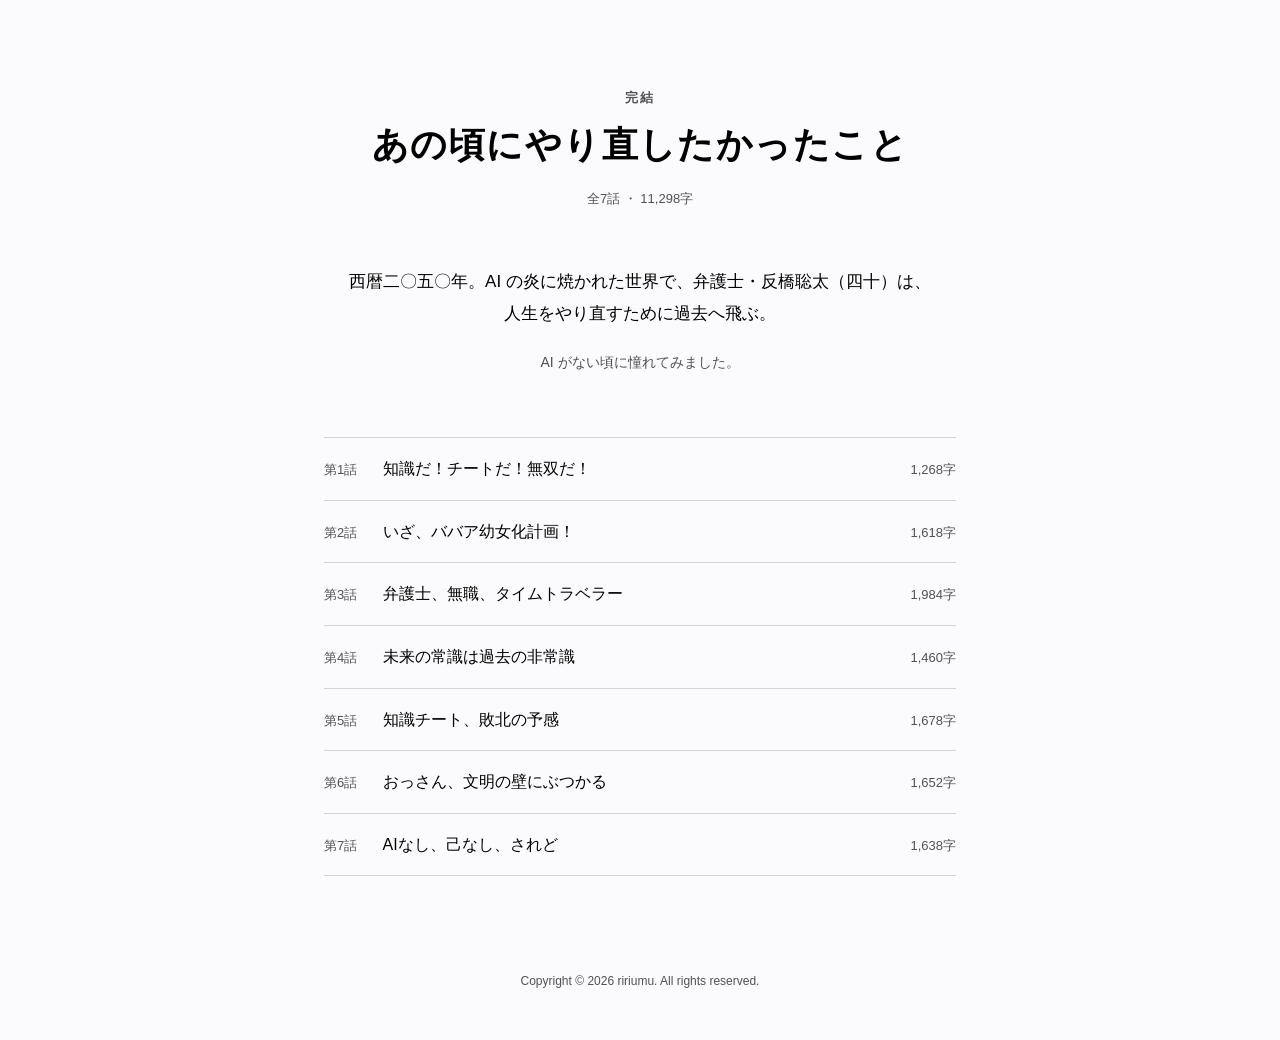
==== commit ba753163: "Merge docs/all-rights-reserved" ====
--- a/site/index.html
+++ b/site/index.html
@@ -25,5 +25,6 @@
 <tr><td class="no">第7話</td><td class="title"><a href="7.html">AIなし、己なし、されど</a></td><td class="size">1,638字</td></tr>
 </table>
 </main>
+<footer id="foot">Copyright &copy; 2026 ririumu. All rights reserved.</footer>
 </body>
 </html>
--- a/site/style.css
+++ b/site/style.css
@@ -108,6 +108,14 @@
 }
 .nav .off { color: var(--line); }
 
+/* 著作権表記 */
+#foot {
+  padding: 0 24px 48px;
+  text-align: center;
+  font-size: 12px;
+  color: var(--ink-sub);
+}
+
 @media (max-width: 600px) {
   main { padding: 56px 20px 72px; }
   h1 { font-size: 24px; letter-spacing: 0.02em; }
